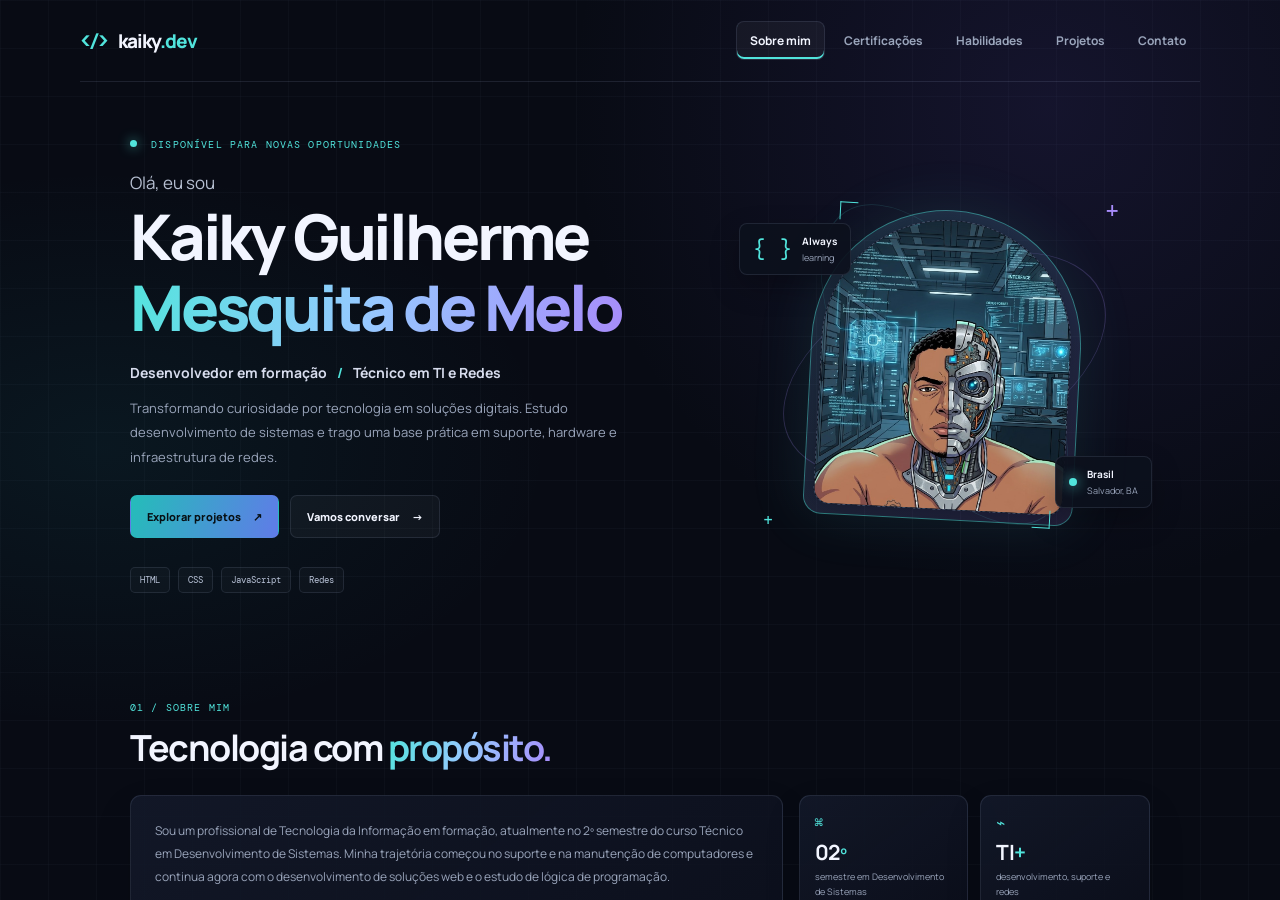
==== portifolio/portifolio.html @ 76292b0c "portifolio final" ====
<!DOCTYPE html>
<html lang="pt-BR">
<head>
    <meta charset="UTF-8">
    <meta name="viewport" content="width=device-width, initial-scale=1.0">
    <meta http-equiv="refresh" content="0; url=index.html">
    <link rel="canonical" href="index.html">
    <title>Redirecionando | Kaiky Guilherme</title>
</head>
<body>
    <p>A página inicial mudou. <a href="index.html">Acesse o portfólio de Kaiky Guilherme</a>.</p>
</body>
</html>
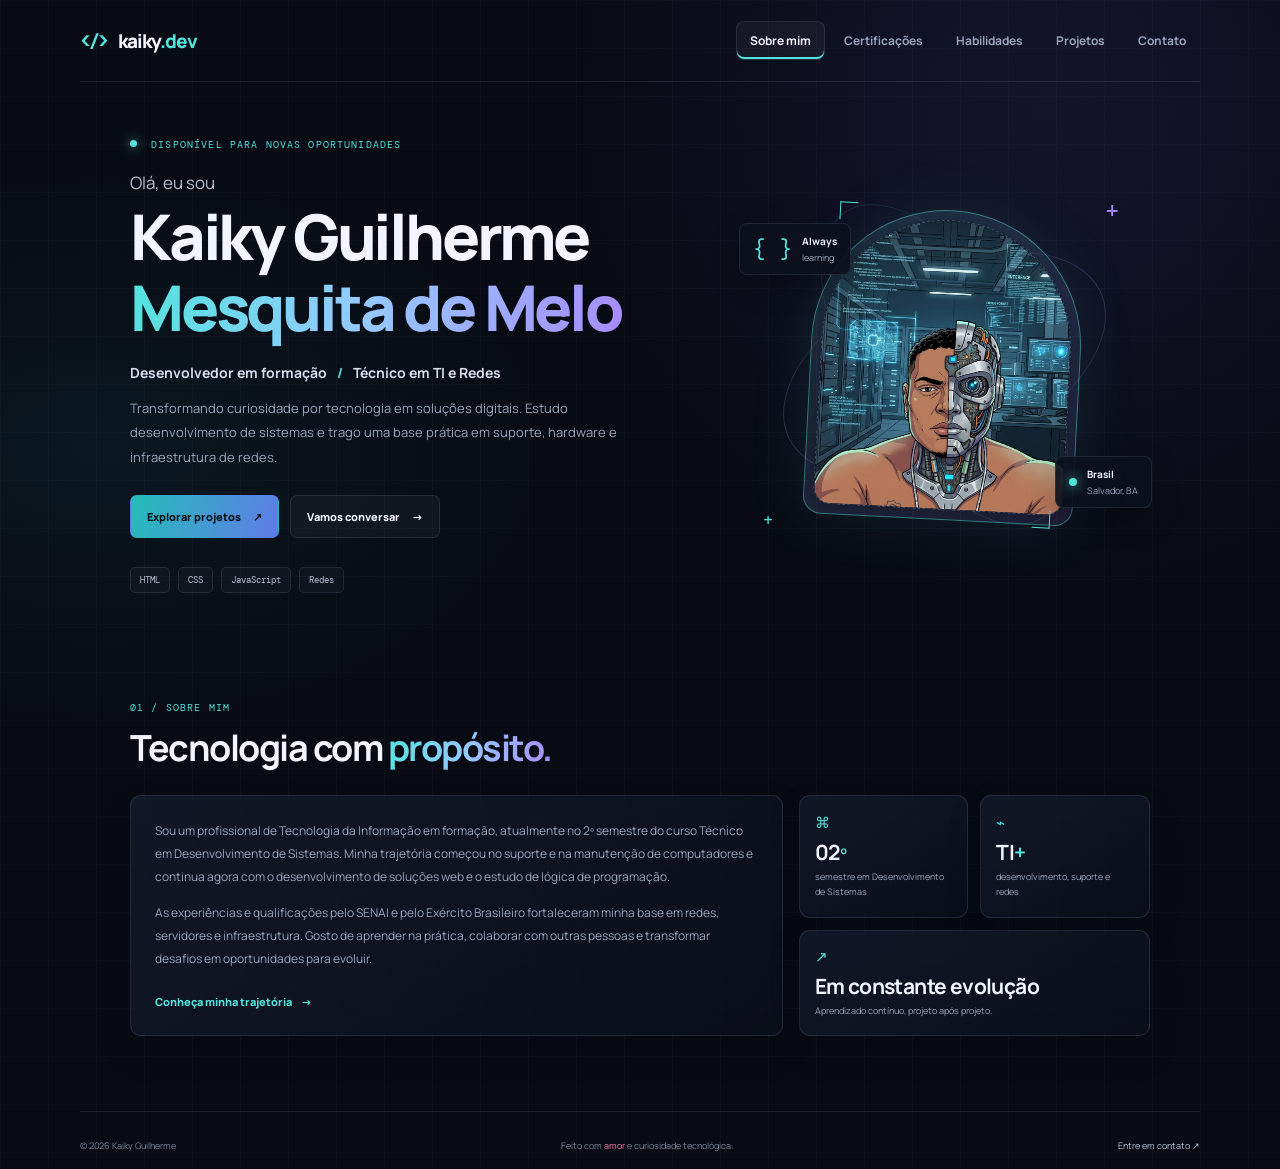
==== commit e815d512: "correcao" ====
--- a/portifolio/portifolio.html
+++ b/portifolio/portifolio.html
@@ -8,6 +8,6 @@
     <title>Redirecionando | Kaiky Guilherme</title>
 </head>
 <body>
-    <p>A página inicial mudou. <a href="index.html">Acesse o portfólio de Kaiky Guilherme</a>.</p>
+    <p>A página inicial mudou. <a href="index.html">acesse o portfólio de Kaiky Guilherme</a>.</p>
 </body>
 </html>
